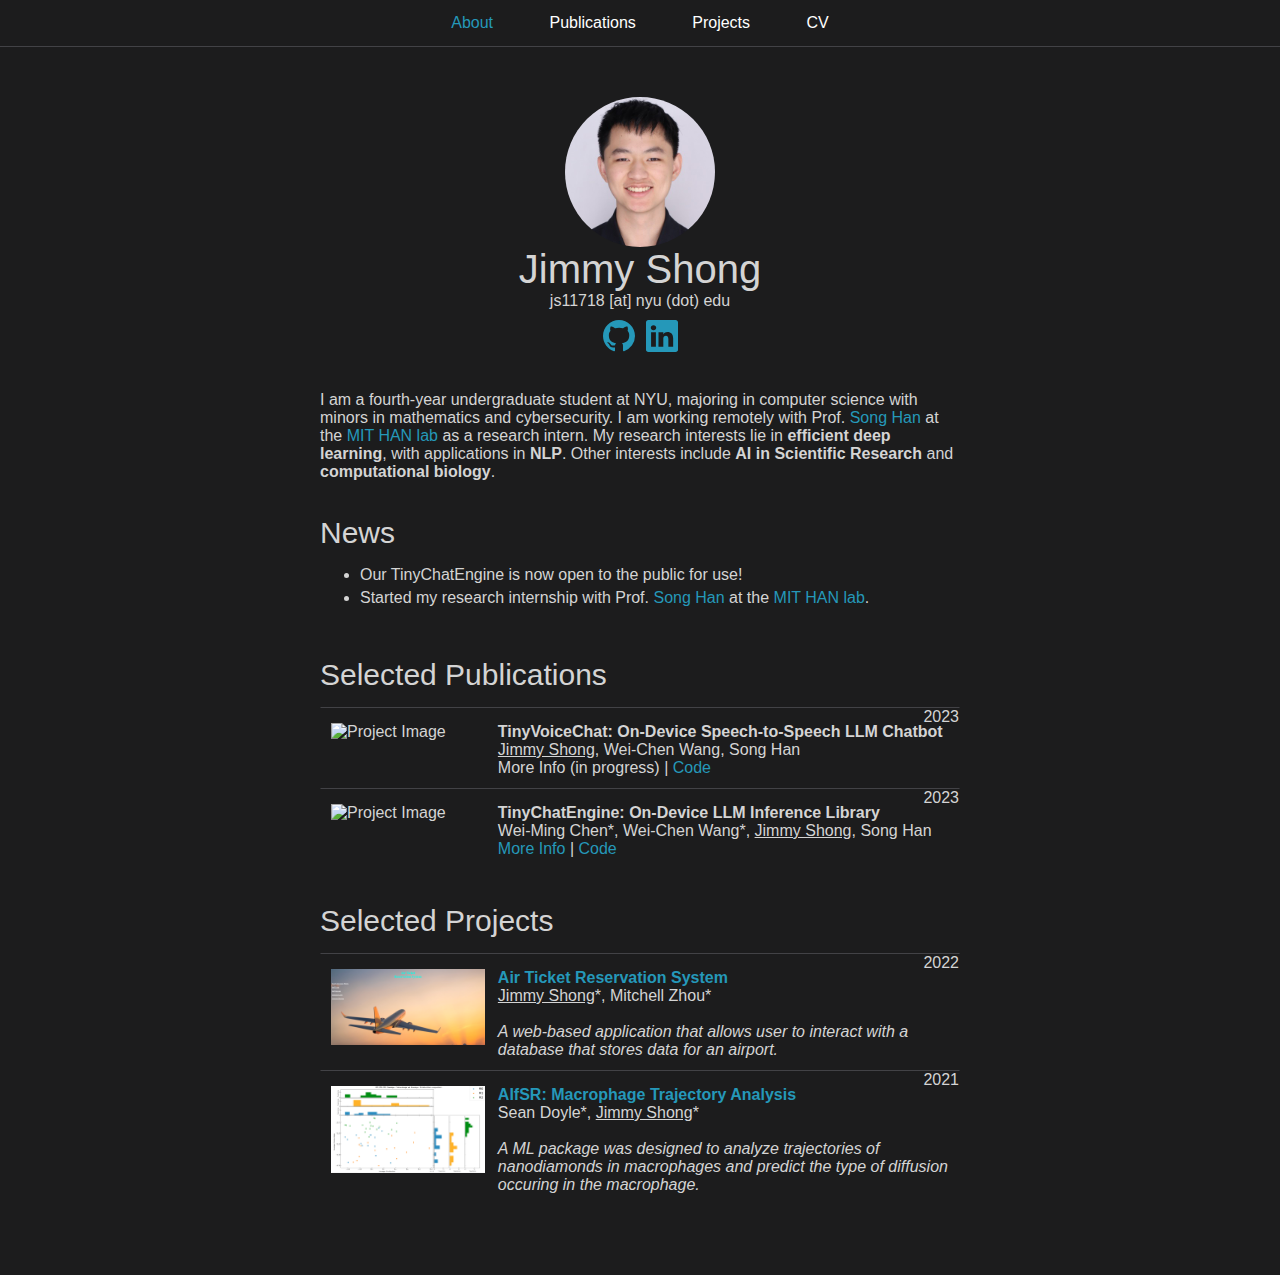
==== index.html @ 4f3c36f4 "Update index.html" ====
<!DOCTYPE html>
<html>
<head>
  <meta charset="utf-8">
  <meta name="viewport" content="width=device-width, initial-scale=1">
  <link rel="stylesheet" type="text/css" href="style.css">
  <title>Jimmy Shong</title>
</head>
<body>
  <div class="navbar">
    <a href="index.html" class="active">About</a>
    <a href="publications.html">Publications</a>
    <a href="projects.html">Projects</a>
    <a href="cv.html">CV</a>
  </div>
  <div class="profile">
    <img src="images/profile.png">
    <div class="name">
      <p>Jimmy Shong</p>

      <div class="contact-info">
        js11718 [at] nyu (dot) edu
      </div>
      <div class="contact-icons">
        <a href="https://github.com/Jiminator" target="_blank">
          <!-- svgs were from bootstrap -->
          <svg xmlns="http://www.w3.org/2000/svg" width="32" height="32" fill="#2598b9" class="bi bi-github" viewBox="0 0 16 16">
            <path d="M8 0C3.58 0 0 3.58 0 8c0 3.54 2.29 6.53 5.47 7.59.4.07.55-.17.55-.38 0-.19-.01-.82-.01-1.49-2.01.37-2.53-.49-2.69-.94-.09-.23-.48-.94-.82-1.13-.28-.15-.68-.52-.01-.53.63-.01 1.08.58 1.23.82.72 1.21 1.87.87 2.33.66.07-.52.28-.87.51-1.07-1.78-.2-3.64-.89-3.64-3.95 0-.87.31-1.59.82-2.15-.08-.2-.36-1.02.08-2.12 0 0 .67-.21 2.2.82.64-.18 1.32-.27 2-.27.68 0 1.36.09 2 .27 1.53-1.04 2.2-.82 2.2-.82.44 1.1.16 1.92.08 2.12.51.56.82 1.27.82 2.15 0 3.07-1.87 3.75-3.65 3.95.29.25.54.73.54 1.48 0 1.07-.01 1.93-.01 2.2 0 .21.15.46.55.38A8.012 8.012 0 0 0 16 8c0-4.42-3.58-8-8-8z"/>
          </svg>
        </a> 

        <a href="https://www.linkedin.com/in/jimmy-shong/" target="_blank"> 
          <svg xmlns="http://www.w3.org/2000/svg" width="32" height="32" fill="#2598b9" class="bi bi-linkedin" viewBox="0 0 16 16">
            <path d="M0 1.146C0 .513.526 0 1.175 0h13.65C15.474 0 16 .513 16 1.146v13.708c0 .633-.526 1.146-1.175 1.146H1.175C.526 16 0 15.487 0 14.854V1.146zm4.943 12.248V6.169H2.542v7.225h2.401zm-1.2-8.212c.837 0 1.358-.554 1.358-1.248-.015-.709-.52-1.248-1.342-1.248-.822 0-1.359.54-1.359 1.248 0 .694.521 1.248 1.327 1.248h.016zm4.908 8.212V9.359c0-.216.016-.432.08-.586.173-.431.568-.878 1.232-.878.869 0 1.216.662 1.216 1.634v3.865h2.401V9.25c0-2.22-1.184-3.252-2.764-3.252-1.274 0-1.845.7-2.165 1.193v.025h-.016a5.54 5.54 0 0 1 .016-.025V6.169h-2.4c.03.678 0 7.225 0 7.225h2.4z"/>
          </svg>
        </a> 
      </div>
    </div>
    <p class="bio">
      I am a fourth-year undergraduate student at NYU, majoring in computer science with minors in mathematics and cybersecurity. I am working remotely with Prof. <a href="https://songhan.mit.edu/" target="_blank"> Song Han </a> at the <a href="https://hanlab.mit.edu/" target="_blank"> MIT HAN lab</a> as a research intern.
      My research interests lie in <strong> efficient deep learning</strong>, with applications in <strong> NLP</strong>. Other interests include <strong> AI in Scientific Research </strong> and <strong> computational biology</strong>.
    </p>
  </div>
  <div class="news">
    <div class="news-header">
      News
    </div>
    <ul>              
      <li>
        Our TinyChatEngine is now open to the public for use!
      </li>       
      <li>
        Started my research internship with Prof. <a href="https://songhan.mit.edu/" target="_blank"> Song Han </a> at the <a href="https://hanlab.mit.edu/" target="_blank"> MIT HAN lab</a>.
      </li>   
    </ul>

  </div>


  <div class="projects">
    <div class="project-header">
      Selected Publications
    </div>
    <div class="project">
      <div class="project-image">
        <img src="images/chat.gif" alt="Project Image">
      </div>
      <div class="project-details">
        <div class="project-title">
          TinyVoiceChat: On-Device Speech-to-Speech LLM Chatbot
        </div>
        <div class="year">
          2023
        </div>
        <div class="authors">
          <u>Jimmy Shong</u>, Wei-Chen Wang, Song Han
        </div>
        More Info (in progress) | 
        <a href="https://github.com/mit-han-lab/TinyChatEngine/blob/main/llm/application" target="_blank">Code</a>
      </div>
    </div>
    <div class="project">
      <div class="project-image">
        <img src="images/TinyChatEngine.png" alt="Project Image">
      </div>
      <div class="project-details">
        <div class="project-title">
          TinyChatEngine: On-Device LLM Inference Library
        </div>
        <div class="year">
          2023
        </div>
        <div class="authors">
            Wei-Ming Chen*, Wei-Chen Wang*, <u>Jimmy Shong</u>, Song Han
        </div>
        <a href="https://hanlab.mit.edu/blog/tinychat" target="_blank">More Info</a> |
        <a href="https://github.com/mit-han-lab/TinyChatEngine" target="_blank">Code</a>
      </div>
    </div>
  </div>

  <div class="projects">
    <div class="project-header">
      Selected Projects
    </div>
    <div class="project">
      <div class="project-image">
        <img src="images/airticket.png" alt="Project Image">
      </div>
      <div class="project-details">
        <div class="project-title">
          <a href="https://github.com/Jiminator/Air-Ticket-Reservation-System" target="_blank">Air Ticket Reservation System</a>
        </div>
        <div class="year">
          2022
        </div>
        <div class="authors">
            <u>Jimmy Shong</u>*, Mitchell Zhou*
        </div>
        <br>
        <p> 
          A web-based application that allows user to interact with a database that stores data for an airport.
        </p>
      </div>
    </div>
    <div class="project">
      <div class="project-image">
        <img src="images/AIfSR.png" alt="Project Image">
      </div>
      <div class="project-details">
        <div class="project-title">
          <a href="https://github.com/Jiminator/2022-spring-unsupervised-learning" target="_blank">AIfSR: Macrophage Trajectory Analysis</a>
        </div>
        <div class="year">
          2021
        </div>
        <div class="authors">
            Sean Doyle*, <u>Jimmy Shong</u>*
        </div>
        <br>
        <p> 
          A ML package was designed to analyze trajectories of nanodiamonds in macrophages and predict the type of diffusion occuring in the macrophage.
        </p>
      </div>
    </div>
  </div>
  <p style="display: none"> 
    Website Owner Email Address: spd7416@nyu.edu
  <p>

</body>
</html>
---- style.css ----
* {
    margin: 0;
    padding: 0;
    color: #D4D4D4;
}

html {
    background-color: #1C1C1D;

}

.card, .card > * {
    background-color: #212529;
}

.card {
    background-color: #212529;
}


a {
    text-decoration: none;
    cursor: pointer;
    color: #2598b9;
    background-color: transparent;
}

html, body {
    width: 100%;
}

body {
    padding-bottom: 70px;
}

html {
    font-family: 'Roboto', sans-serif;
}
  
body > *:not(.navbar){
    max-width: 50%;
    margin-left: auto;
    margin-right: auto;
}

.profile {
    margin: 20px;
    margin-bottom: 35px;
    text-align: center;
}
  
.profile img {
    display: block;
    width: 150px;
    margin: 0 auto;
    border-radius: 100%;
}
  
.name {
    display:flex;
    flex-direction: column;
    align-items: center;
    text-align: center;
}
  
.name p {
    font-size: 40px;
    margin: 0;
}
  
.contact-info {
    text-align: center;
}

.contact-icons {
    margin-top: 10px;
    display: flex;
    flex-direction: row;
    justify-content: space-between;  
    width: 75px;
    text-align: center;
}
  
.bio {
    margin-top: 35px;
    text-align: left;
}
  
.projects {
    display: flex;
    flex-direction: column;
}

.project-header {
    margin-top: 35px;
    font-size: 30px;
    margin-bottom: 15px;
}

.project {
    font-size: 16px;
    position: relative;
    border: 1px solid transparent; 
    border-top: 1px solid #424246;
    padding: 10px;
    display: flex;
    flex-direction: row;
    align-items: center;
}

.project-image {
    margin-top: 5px;
    align-self: flex-start;
    justify-content: center;
    width: 25%; 
    margin-right: 2%; 
}

.project a{
    align-self: flex-end;
}

.project-image img {
    max-width: 100%;
    height: auto;
    display: block;
}

.project-details {
    margin-top: 5px;
    align-self: flex-start;
    flex: 1;

}

.project-title {
    font-weight: bold;
}

.year {
    font-size: 16px;
    position: absolute;
    top: 0;
    right: 0;
}

.project > .authors {
    font-style: italic;
}


.navbar {
    overflow: hidden;
    text-align: center;
    margin-bottom: 50px;
    border-bottom: 1px solid #424246;
}

.navbar a {
    display: inline-block;
    color: white;
    text-align: center;
    padding: 14px 16px;
    text-decoration: none;
    margin: 0 10px;
    background-color: transparent; 
}

a:hover {
    text-decoration: underline;
}

.navbar a:hover {
    color: #2598b9;
    text-decoration: none;
}


.navbar a.active {
    color: #2598b9;
}


.news {
    display: block;
}

.news-header {
    margin-top: 35px;
    font-size: 30px;
    margin-bottom: 15px;
}
ul {
    display: block;
    list-style-type: disc;
    margin-block-start: 16px;
    margin-block-end: 16px;
    margin-inline-start: 0px;
    margin-inline-end: 0px;
    padding-inline-start: 40px;
}

li:not(:last-child) {
    margin-bottom: 5px;
}

li {
    display: list-item;
}

.page-title {
    font-weight: 300;
    font-size: 40px;
    display: block;
}

.post-description{
    display: block;
    font-size: 14px;
    margin-block-end: 32px;
    line-height: 1.5;
}

.cv .card{
    background-color: #212529;
    position: relative;
    display: flex;
    flex-direction: column;
    border: 1px solid #424246;
    padding: 16px;
    margin-top: 16px;
    
}

.card-title {
    margin-bottom: 12px;
    font-weight: 300;
    font-size: 28px;
    line-height: 1.2;
    margin-inline-start: 0px;
    margin-inline-end: 0px;
    display: block;
}


.pr {
    padding-right: 8px;

}

.pr, b{
    background-color: #212529;
}

.pl{
    background-color: #212529;
    padding-left: 8px;
}

td {
    display: table-cell;
    padding: 4px;
    vertical-align: top;
}

.card-text:last-child {
    margin-bottom: 0;
}

.card-content {
    display: flex;
    flex-direction: column;
    padding-left: 0;
    border-radius: 4px;
    background-color: #212529;
}

.card-content>.card-content-item:last-child {
    border-bottom-width: 0;

}

.card-content>.card-content-item {
    border-width: 0 0 1px;
}

.card-content-item {
    position: relative;
    display: block;
    padding: 12px 20px;
    border: 1px solid rgba(0,0,0,.125);
    background-color: #212529;
}

.row {
    display: flex;
    margin-right: -15px;
    margin-left: -15px;
}

.role, .badge-column { 
    position: relative;
    width: 100%;
    padding-right: 15px;
    padding-left: 15px;
    background-color: #212529;
}

h6{
    margin-top: 0;
    margin-bottom: 8px;
    line-height: 1.2;
    display: block;
    font-size: 16px;
    font-weight: 100;
}

.right-column-alignment{
    margin-left: 24px;
}

ul ul {
    background-color: #212529;
    list-style-type: circle;
    margin-block-start: 0px;
    margin-block-end: 0px;
    margin-bottom: 0;
}


.font-weight-bold {
    font-weight: 700;
}

.badge {
    display: inline-block;
    padding: 4px 6.5px;
    font-size: 60%;
    line-height: 1;
    text-align: center;
    white-space: nowrap;
    min-width: 75px;
}

.cv .card .card-content-item .badge {
    color: #212529;
    background-color: #2698ba;
}

.badge-column {
    width: 75px;
}

span {
    font-weight: 700;
}

.job-description {
    font-style: italic;
}

table {
    display: table;
    text-indent: initial;
    border-spacing: 2px;
    border-color: gray;
    border-collapse: collapse;
    margin-bottom: 16px;
    vertical-align: top;
}

tr {
    display: table-row;
    vertical-align: inherit;
    border-color: inherit;
}


td.card-content-category {
    color: #2698ba;
    margin-bottom: 8px;
}


table td {
    font-size: 14px;
    font-weight: 300;
}

td.card-content-name {
    font-size: 13px;
}

tbody {
    display: table-row-group;
    vertical-align: middle;
    border-color: inherit;
}

.card-content-table {
    background-color: transparent;
}

.right-column {
    flex: 0 0 50%; 
    max-width: 50%;
}

.card-contents {
    display: flex;
    flex-wrap: wrap;
    justify-content: flex-start;
    flex-direction: row;
    align-content: center;
}

b {
    font-weight: bolder;
}

.items li p{
    background-color: #212529;
}

.card-content-table tbody tr td {
    background-color: #212529;
}

.project p {
    text-wrap: wrap;
    font-style: italic;
    max-width: 100%;
}

@media only screen and (max-width: 640px) {
    body > *:not(.navbar){
        max-width: 75%;
        margin-left: auto;
        margin-right: auto;
    }
    .name p {
    font-size: 30px;
    }

    .contact-icons {
    margin-top: 5px;
    width: 50px;
    }

    .project-header {
    font-size: 24px;
    }

    .project {
    font-size: 14px;
    flex-direction: column;
    align-items: flex-start;
    padding: 5px;
    }

    .project-image {
    width: 100%;
    margin-right: 0;
    margin-bottom: 10px;
    }

    .project-details {
    margin-top: 10px;
    }

    .year {
    position: static;
    margin-top: 5px;
    }

    .navbar {
    margin-bottom: 20px;
    }

    .navbar a {
    padding: 10px;
    margin: 0 5px;
    }

    .news-header {
    font-size: 24px;
    }

    .post-description {
    font-size: 12px;
    margin-block-end: 16px;
    }

    .card-title {
    font-size: 24px;
    }

    .card-content-item {
    padding: 8px 16px;
    }

    .right-column {
    flex: 1;
    max-width: 100%;
    }

    .items li p{
    font-size: 12px;
    }

    .job-description {
        font-size: 12px;
    }

    .badge {
        font-size: 50%;
        min-width: 50px;
        padding: 2px 4px;
    }

    .card-content-table tbody tr td {
    font-size: 12px;
    }

    .project p {
        max-width: 45%;
        font-size: 12px;
    }
    .contact-icons {
        margin-top: 10px;
        display: flex;
        flex-direction: row;
        justify-content: space-between;  
        width: 75px;
        text-align: center;
    }
    .right-column-alignment{
        margin-top: 10px;
        font-size: 14px;
        margin-left: 15px;
    }
    .table {
        margin-bottom: 16px;
        vertical-align: top;
        max-width: 5px;
    }

    .pl{
        background-color: #212529;
        padding-left: 8px;
        word-wrap: break-word;
    }

    .row {
        display: flex;
        flex-direction: column;
        margin-right: -15px;
        margin-left: -15px;
        table-layout: fixed;
        width: 100%;
    }
    /* .job-description {
        display: none;
    } */
    .project p {
        text-wrap: wrap;
        font-style: italic;
        max-width: 100%;
    }
    .role{
        padding-left: 0px;
        padding-right: 0px;
    }    
    
    
}
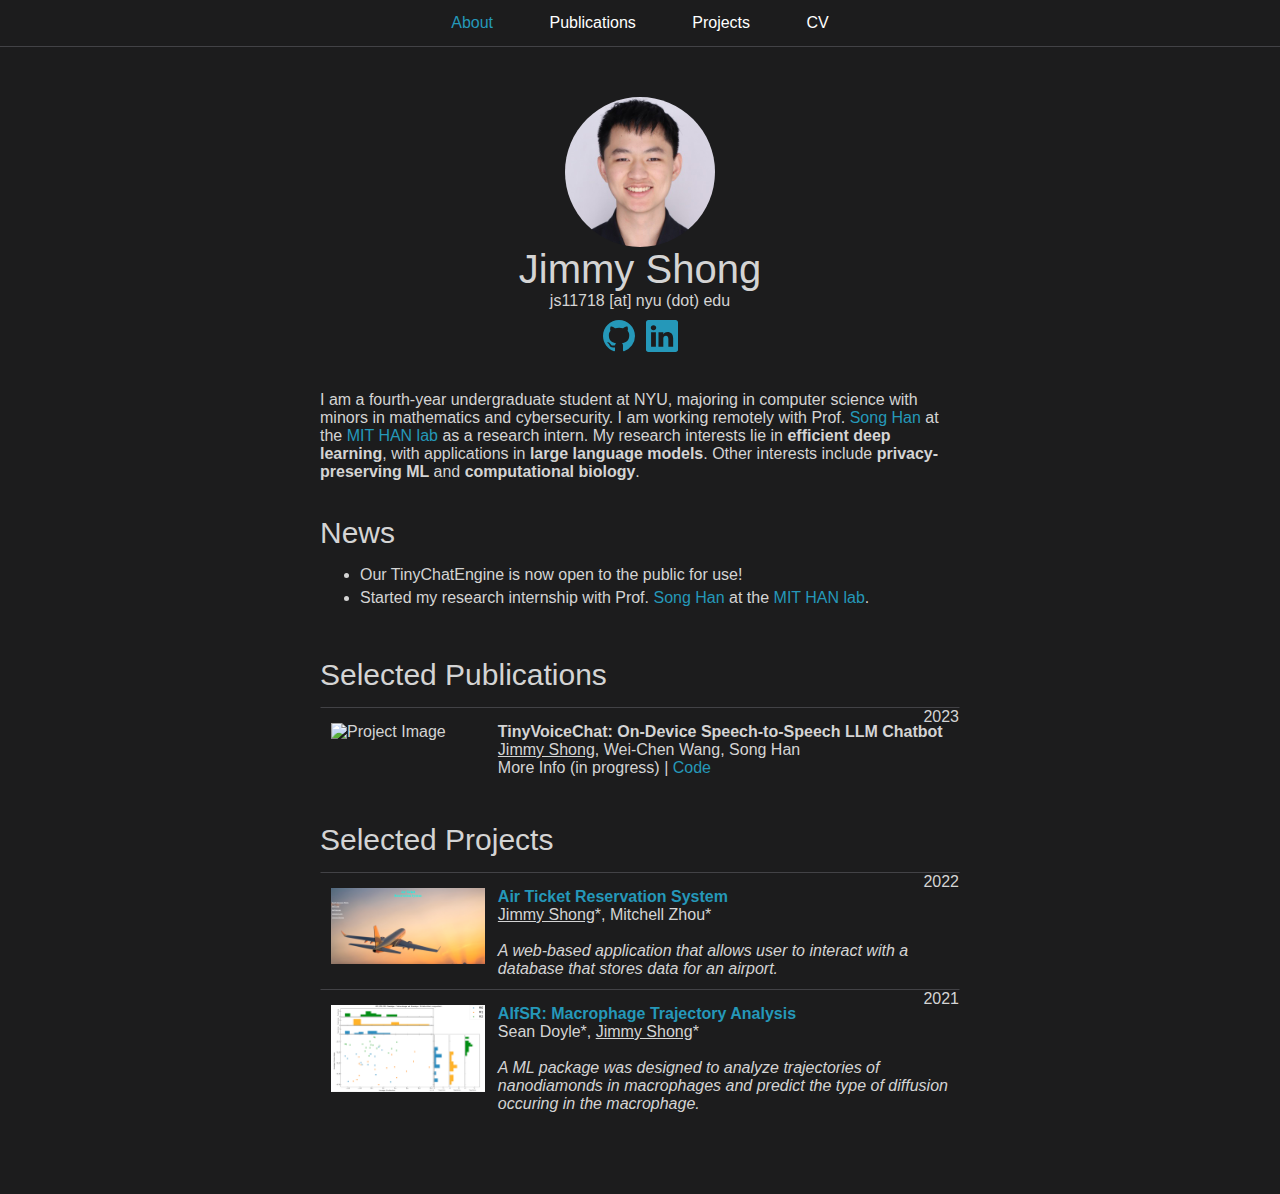
==== commit 021b5b17: "Update index.html" ====
--- a/index.html
+++ b/index.html
@@ -38,7 +38,7 @@
     </div>
     <p class="bio">
       I am a fourth-year undergraduate student at NYU, majoring in computer science with minors in mathematics and cybersecurity. I am working remotely with Prof. <a href="https://songhan.mit.edu/" target="_blank"> Song Han </a> at the <a href="https://hanlab.mit.edu/" target="_blank"> MIT HAN lab</a> as a research intern.
-      My research interests lie in <strong> efficient deep learning</strong>, with applications in <strong> NLP</strong>. Other interests include <strong> AI in Scientific Research </strong> and <strong> computational biology</strong>.
+      My research interests lie in <strong> efficient deep learning</strong>, with applications in <strong> large language models</strong>. Other interests include <strong> privacy-preserving ML </strong> and <strong> computational biology</strong>.
     </p>
   </div>
   <div class="news">
@@ -79,24 +79,7 @@
         <a href="https://github.com/mit-han-lab/TinyChatEngine/blob/main/llm/application" target="_blank">Code</a>
       </div>
     </div>
-    <div class="project">
-      <div class="project-image">
-        <img src="images/TinyChatEngine.png" alt="Project Image">
-      </div>
-      <div class="project-details">
-        <div class="project-title">
-          TinyChatEngine: On-Device LLM Inference Library
-        </div>
-        <div class="year">
-          2023
-        </div>
-        <div class="authors">
-            Wei-Ming Chen*, Wei-Chen Wang*, <u>Jimmy Shong</u>, Song Han
-        </div>
-        <a href="https://hanlab.mit.edu/blog/tinychat" target="_blank">More Info</a> |
-        <a href="https://github.com/mit-han-lab/TinyChatEngine" target="_blank">Code</a>
-      </div>
-    </div>
+
   </div>
 
   <div class="projects">
@@ -145,7 +128,7 @@
     </div>
   </div>
   <p style="display: none"> 
-    Website Owner Email Address: spd7416@nyu.edu
+    Website Owner Email Address: tandrew@gmail.com
   <p>
 
 </body>
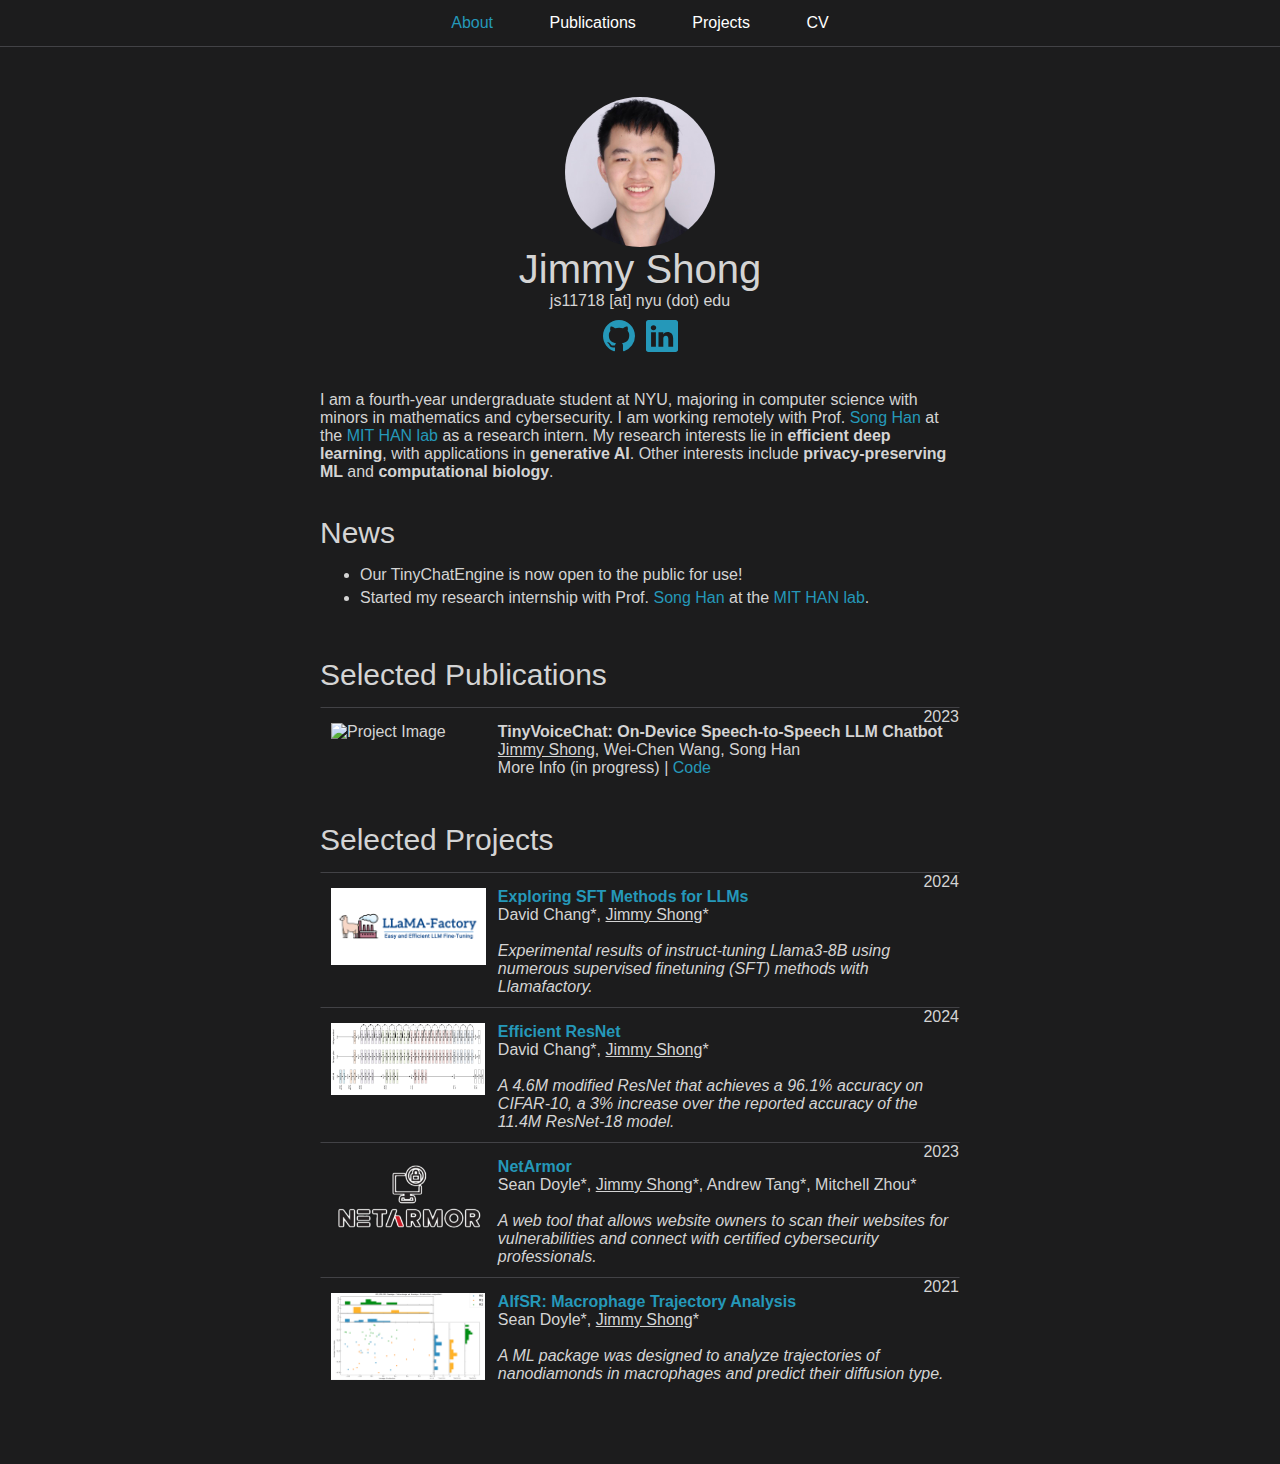
==== commit bf182fa8: "Updated website" ====
--- a/index.html
+++ b/index.html
@@ -38,7 +38,7 @@
     </div>
     <p class="bio">
       I am a fourth-year undergraduate student at NYU, majoring in computer science with minors in mathematics and cybersecurity. I am working remotely with Prof. <a href="https://songhan.mit.edu/" target="_blank"> Song Han </a> at the <a href="https://hanlab.mit.edu/" target="_blank"> MIT HAN lab</a> as a research intern.
-      My research interests lie in <strong> efficient deep learning</strong>, with applications in <strong> large language models</strong>. Other interests include <strong> privacy-preserving ML </strong> and <strong> computational biology</strong>.
+      My research interests lie in <strong> efficient deep learning</strong>, with applications in <strong> generative AI</strong>. Other interests include <strong> privacy-preserving ML </strong> and <strong> computational biology</strong>.
     </p>
   </div>
   <div class="news">
@@ -88,21 +88,61 @@
     </div>
     <div class="project">
       <div class="project-image">
-        <img src="images/airticket.png" alt="Project Image">
+        <img src="images/SFT.png" alt="Project Image">
       </div>
       <div class="project-details">
         <div class="project-title">
-          <a href="https://github.com/Jiminator/Air-Ticket-Reservation-System" target="_blank">Air Ticket Reservation System</a>
+          <a href="https://github.com/Jiminator/LLaMA-Factory" target="_blank">Exploring SFT Methods for LLMs</a>
         </div>
         <div class="year">
-          2022
+          2024
         </div>
         <div class="authors">
-            <u>Jimmy Shong</u>*, Mitchell Zhou*
+          David Chang*, <u>Jimmy Shong</u>*
         </div>
         <br>
         <p> 
-          A web-based application that allows user to interact with a database that stores data for an airport.
+          Experimental results of instruct-tuning Llama3-8B using numerous supervised finetuning (SFT) methods with Llamafactory.
+        </p>
+      </div>
+    </div>
+    <div class="project">
+      <div class="project-image">
+        <img src="images/ResNet.png" alt="Project Image">
+      </div>
+      <div class="project-details">
+        <div class="project-title">
+          <a href="https://github.com/Jiminator/deep-miniproject" target="_blank">Efficient ResNet</a>
+        </div>
+        <div class="year">
+          2024
+        </div>
+        <div class="authors">
+            David Chang*, <u>Jimmy Shong</u>*
+        </div>
+        <br>
+        <p> 
+          A 4.6M modified ResNet that achieves a 96.1% accuracy on CIFAR-10, a 3% increase over the reported accuracy of the 11.4M ResNet-18 model.
+        </p>
+      </div>
+    </div>
+    <div class="project">
+      <div class="project-image">
+        <img src="images/NetArmor.png" alt="Project Image">
+      </div>
+      <div class="project-details">
+        <div class="project-title">
+          <a href="https://github.com/SPD3/NetArmorCompose" target="_blank">NetArmor</a>
+        </div>
+        <div class="year">
+          2023
+        </div>
+        <div class="authors">
+            Sean Doyle*, <u>Jimmy Shong</u>*, Andrew Tang*, Mitchell Zhou*
+        </div>
+        <br>
+        <p> 
+          A web tool that allows website owners to scan their websites for vulnerabilities and connect with certified cybersecurity professionals.
         </p>
       </div>
     </div>
@@ -122,7 +162,7 @@
         </div>
         <br>
         <p> 
-          A ML package was designed to analyze trajectories of nanodiamonds in macrophages and predict the type of diffusion occuring in the macrophage.
+          A ML package was designed to analyze trajectories of nanodiamonds in macrophages and predict their diffusion type.
         </p>
       </div>
     </div>
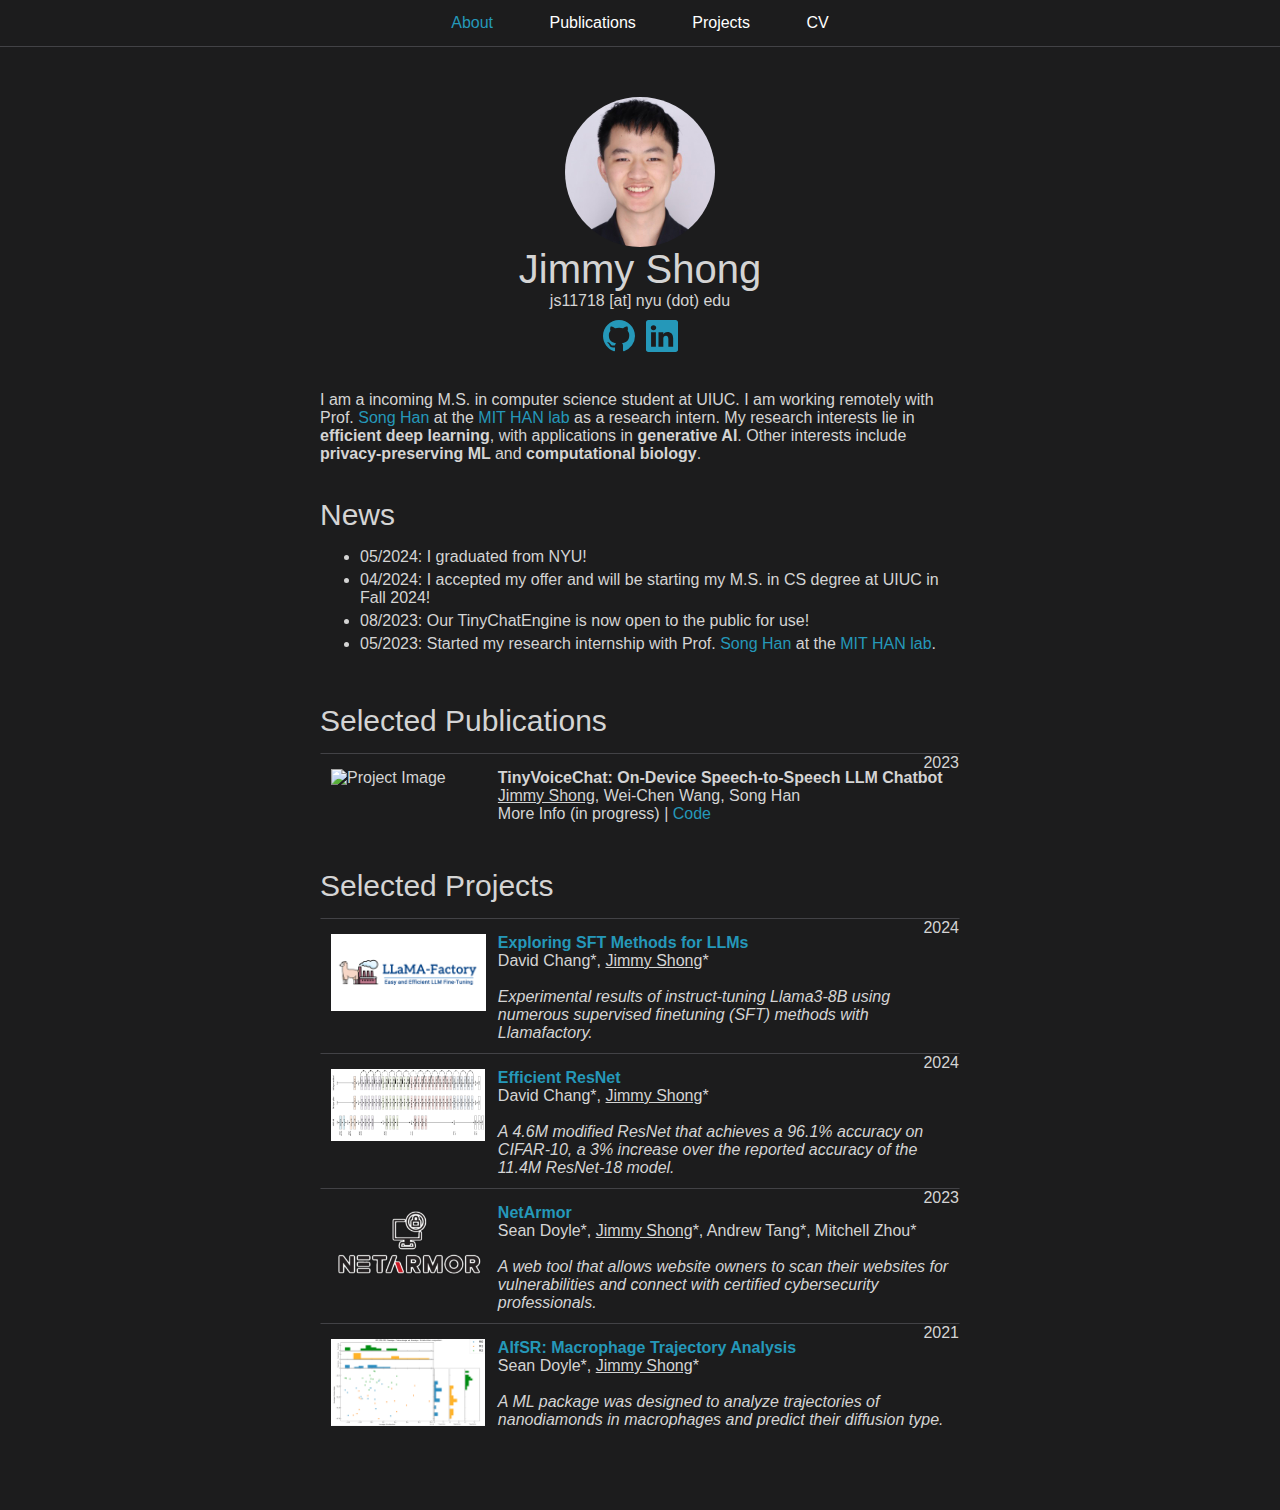
==== commit 98a3e734: "Update index.html" ====
--- a/index.html
+++ b/index.html
@@ -37,7 +37,7 @@
       </div>
     </div>
     <p class="bio">
-      I am a fourth-year undergraduate student at NYU, majoring in computer science with minors in mathematics and cybersecurity. I am working remotely with Prof. <a href="https://songhan.mit.edu/" target="_blank"> Song Han </a> at the <a href="https://hanlab.mit.edu/" target="_blank"> MIT HAN lab</a> as a research intern.
+      I am a incoming M.S. in computer science student at UIUC. I am working remotely with Prof. <a href="https://songhan.mit.edu/" target="_blank"> Song Han </a> at the <a href="https://hanlab.mit.edu/" target="_blank"> MIT HAN lab</a> as a research intern.
       My research interests lie in <strong> efficient deep learning</strong>, with applications in <strong> generative AI</strong>. Other interests include <strong> privacy-preserving ML </strong> and <strong> computational biology</strong>.
     </p>
   </div>
@@ -45,12 +45,18 @@
     <div class="news-header">
       News
     </div>
-    <ul>              
+    <ul>   
       <li>
-        Our TinyChatEngine is now open to the public for use!
+        05/2024: I graduated from NYU!
+      </li>  
+      <li>    
+        04/2024: I accepted my offer and will be starting my M.S. in CS degree at UIUC in Fall 2024!   
+      </li>    
+      <li>
+        08/2023: Our TinyChatEngine is now open to the public for use!
       </li>       
       <li>
-        Started my research internship with Prof. <a href="https://songhan.mit.edu/" target="_blank"> Song Han </a> at the <a href="https://hanlab.mit.edu/" target="_blank"> MIT HAN lab</a>.
+        05/2023: Started my research internship with Prof. <a href="https://songhan.mit.edu/" target="_blank"> Song Han </a> at the <a href="https://hanlab.mit.edu/" target="_blank"> MIT HAN lab</a>.
       </li>   
     </ul>
 
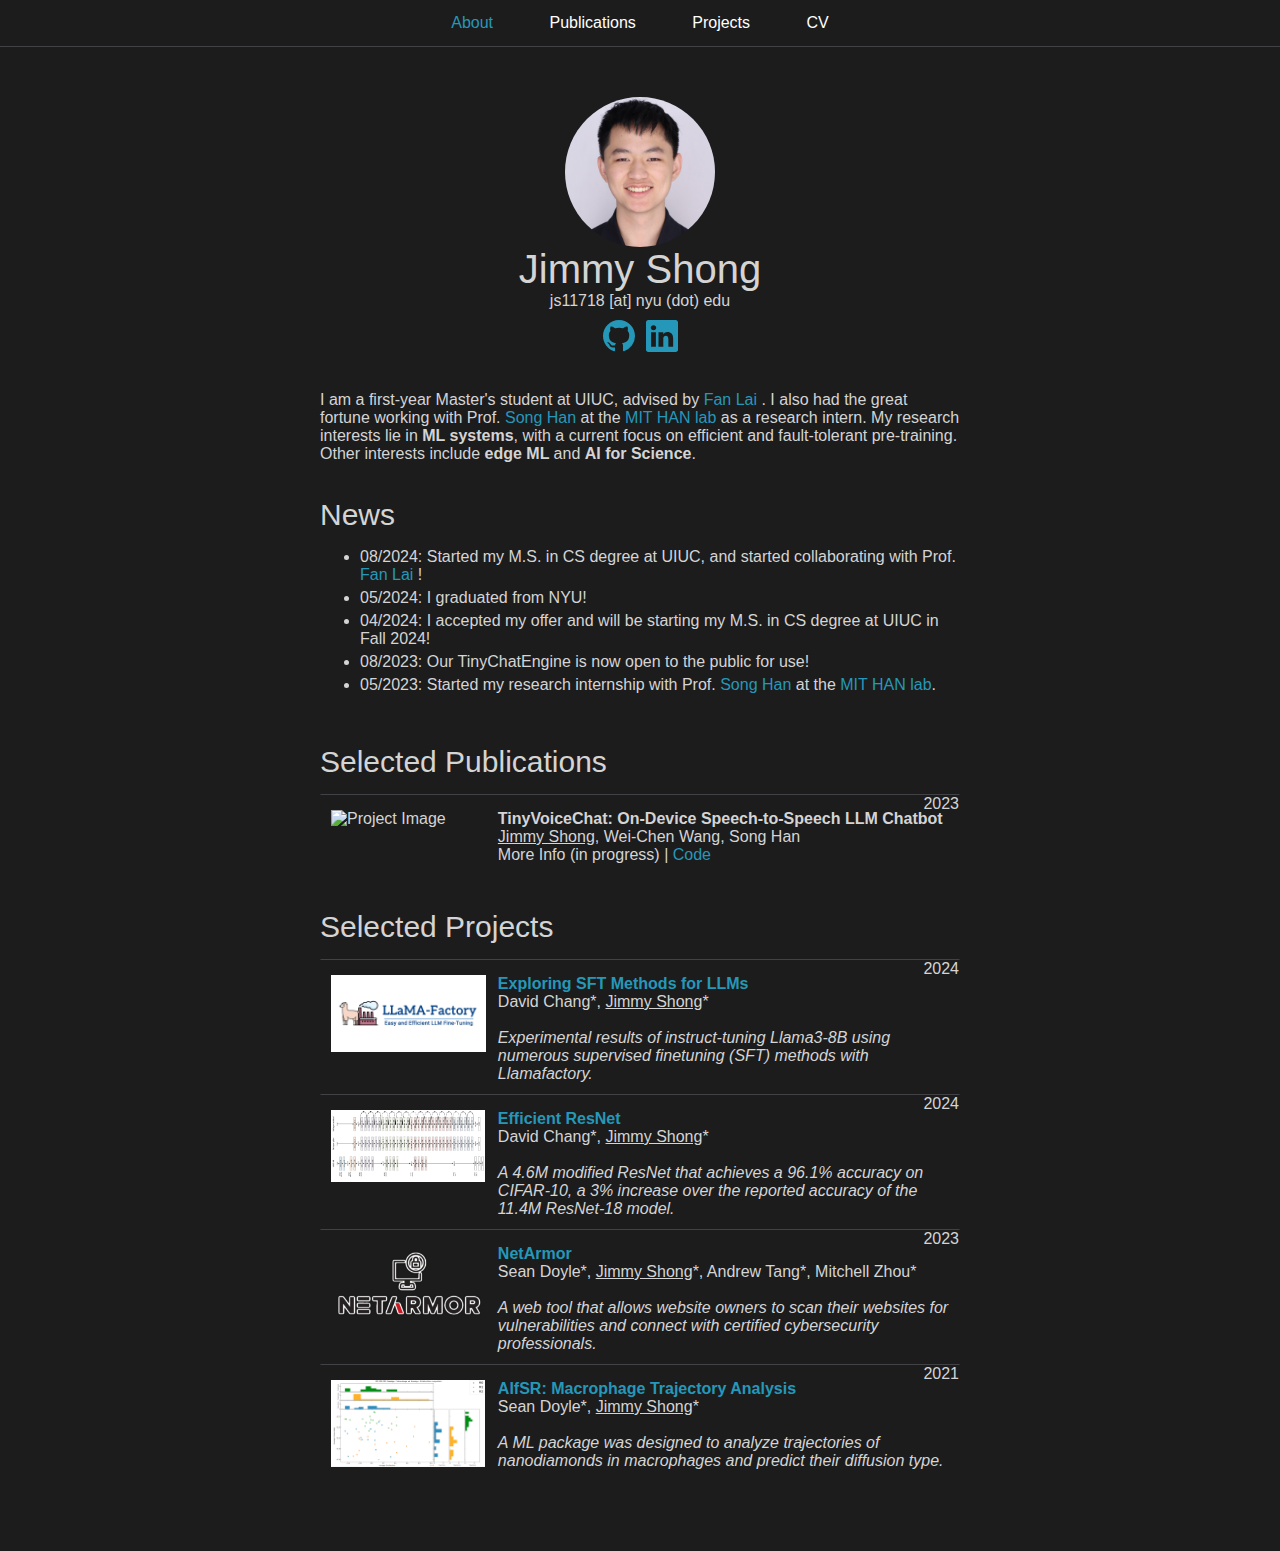
==== commit 2e1e1520: "Website update" ====
--- a/index.html
+++ b/index.html
@@ -37,8 +37,8 @@
       </div>
     </div>
     <p class="bio">
-      I am a incoming M.S. in computer science student at UIUC. I am working remotely with Prof. <a href="https://songhan.mit.edu/" target="_blank"> Song Han </a> at the <a href="https://hanlab.mit.edu/" target="_blank"> MIT HAN lab</a> as a research intern.
-      My research interests lie in <strong> efficient deep learning</strong>, with applications in <strong> generative AI</strong>. Other interests include <strong> privacy-preserving ML </strong> and <strong> computational biology</strong>.
+      I am a first-year Master's student at UIUC, advised by <a href="https://fanlai.me/" target="_blank"> Fan Lai </a> . I also had the great fortune working with Prof. <a href="https://songhan.mit.edu/" target="_blank"> Song Han </a> at the <a href="https://hanlab.mit.edu/" target="_blank"> MIT HAN lab</a> as a research intern.
+      My research interests lie in <strong>ML systems</strong>, with a current focus on efficient and fault-tolerant pre-training. Other interests include <strong> edge ML </strong> and <strong> AI for Science</strong>.
     </p>
   </div>
   <div class="news">
@@ -46,6 +46,9 @@
       News
     </div>
     <ul>   
+      <li>
+        08/2024: Started my M.S. in CS degree at UIUC, and started collaborating with Prof. <a href="https://fanlai.me/" target="_blank"> Fan Lai </a>!
+      </li> 
       <li>
         05/2024: I graduated from NYU!
       </li>  
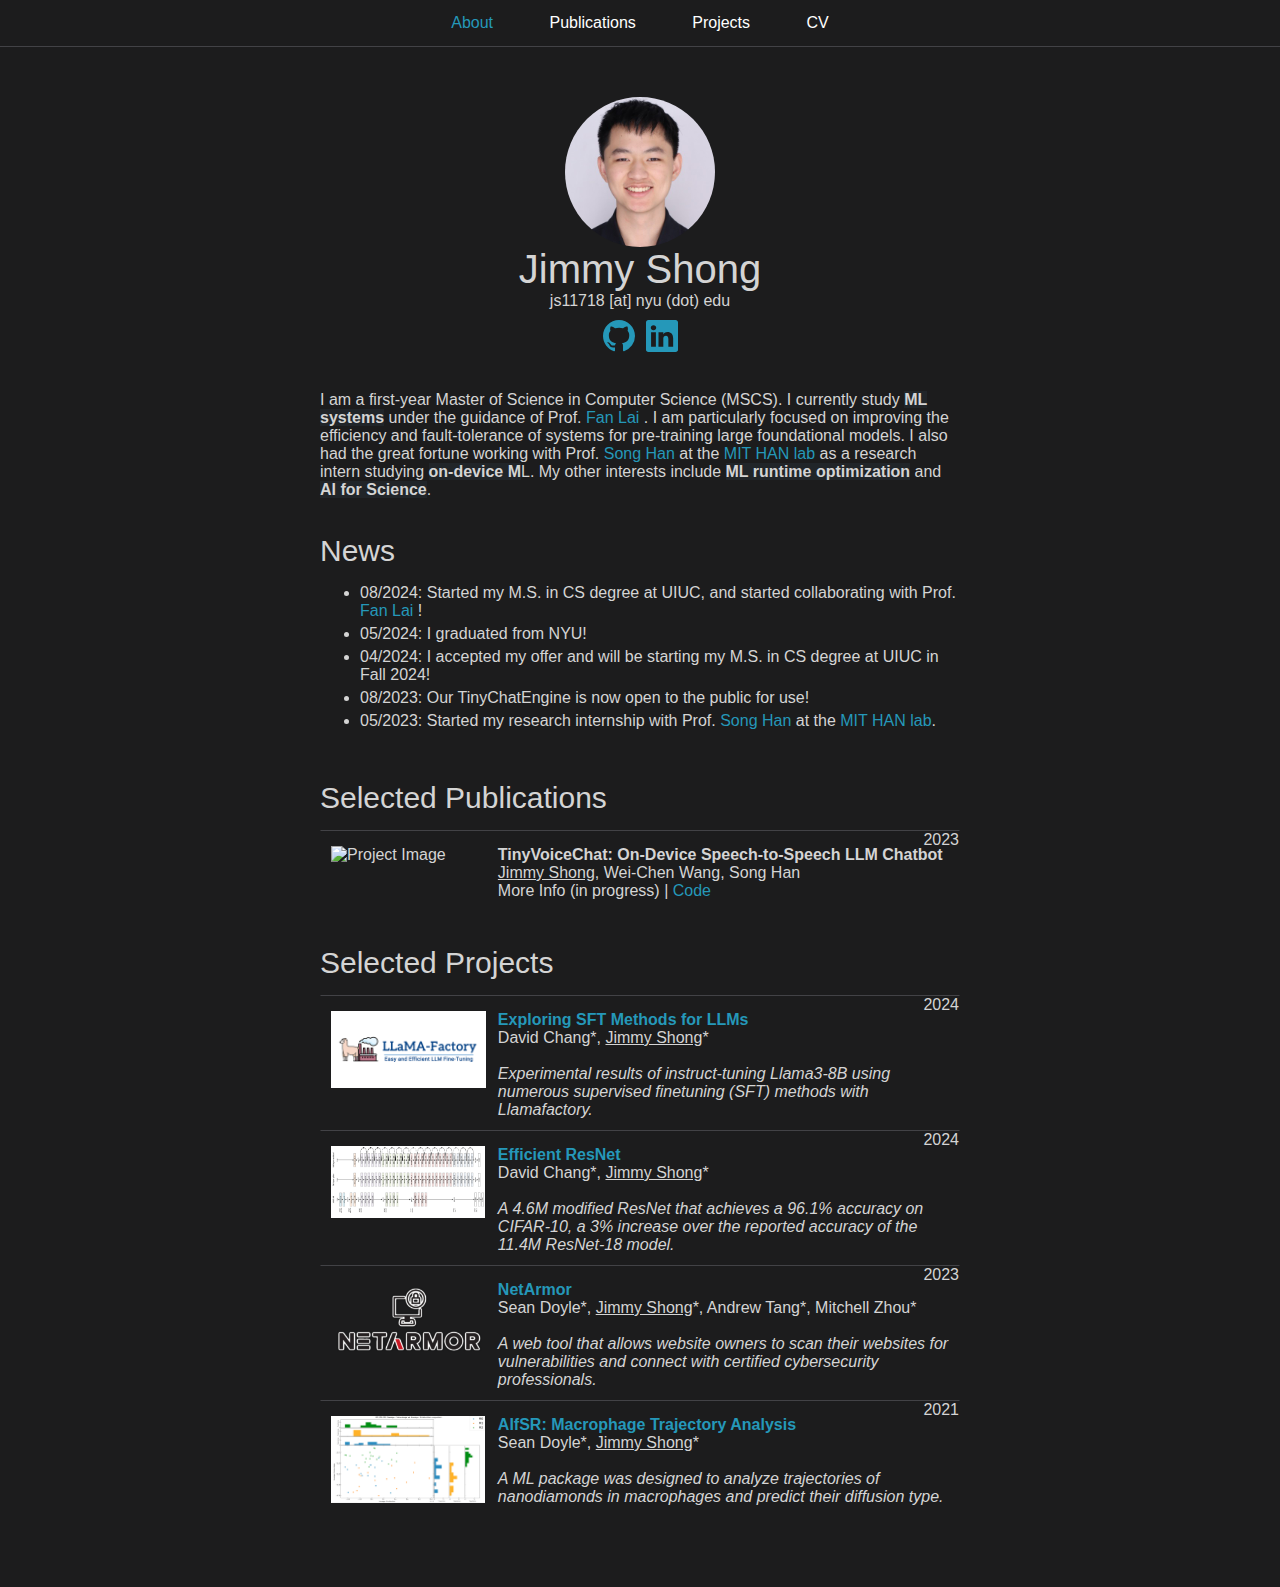
==== commit bc340470: "Updated website" ====
--- a/index.html
+++ b/index.html
@@ -37,8 +37,11 @@
       </div>
     </div>
     <p class="bio">
-      I am a first-year Master's student at UIUC, advised by <a href="https://fanlai.me/" target="_blank"> Fan Lai </a> . I also had the great fortune working with Prof. <a href="https://songhan.mit.edu/" target="_blank"> Song Han </a> at the <a href="https://hanlab.mit.edu/" target="_blank"> MIT HAN lab</a> as a research intern.
-      My research interests lie in <strong>ML systems</strong>, with a current focus on efficient and fault-tolerant pre-training. Other interests include <strong> edge ML </strong> and <strong> AI for Science</strong>.
+      I am a first-year Master of Science in Computer Science (MSCS). 
+      I currently study <b>ML systems</b> under the guidance of Prof. <a href="https://fanlai.me/" target="_blank"> Fan Lai</a> . 
+      I am particularly focused on improving the efficiency and fault-tolerance of systems for pre-training large foundational models. 
+      I also had the great fortune working with Prof. <a href="https://songhan.mit.edu/" target="_blank"> Song Han </a> at the <a href="https://hanlab.mit.edu/" target="_blank"> MIT HAN lab</a> as a research intern studying  <b>on-device M</b>L.
+      My other interests include <b>ML runtime optimization</b> and <b>AI for Science</b>.
     </p>
   </div>
   <div class="news">
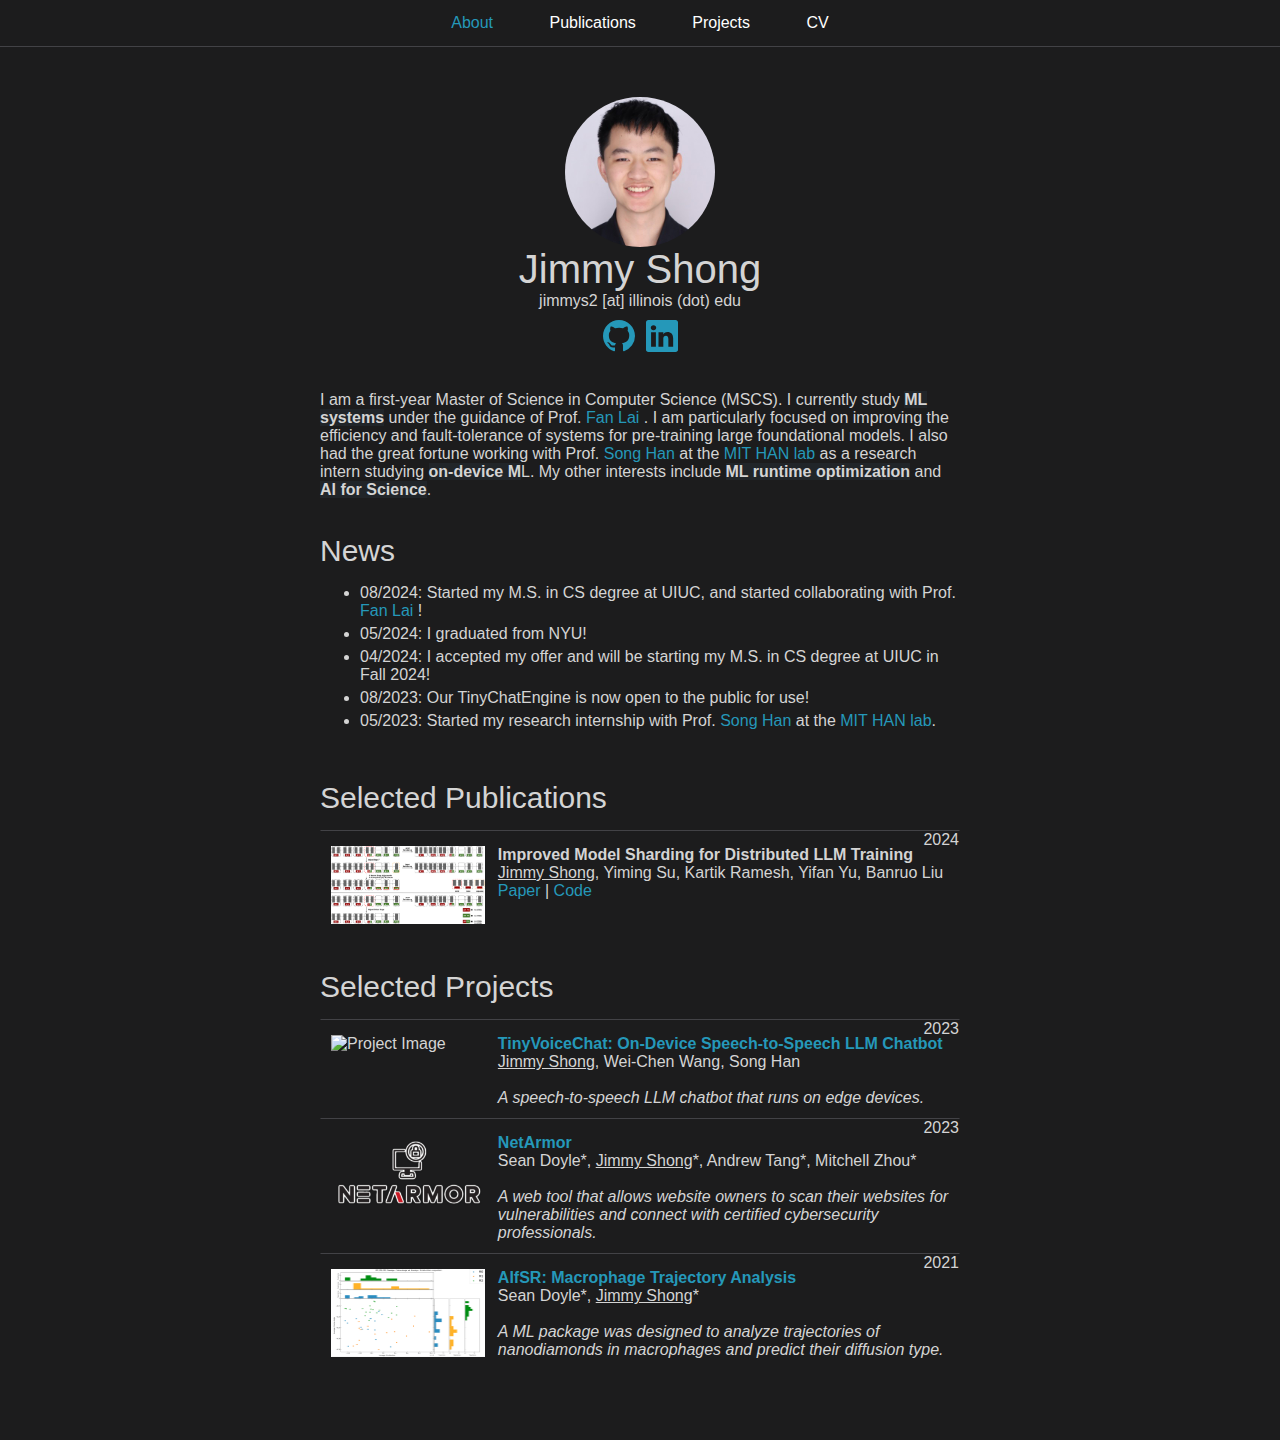
==== commit d00c666c: "Updated Site" ====
--- a/index.html
+++ b/index.html
@@ -19,7 +19,7 @@
       <p>Jimmy Shong</p>
 
       <div class="contact-info">
-        js11718 [at] nyu (dot) edu
+        jimmys2 [at] illinois (dot) edu
       </div>
       <div class="contact-icons">
         <a href="https://github.com/Jiminator" target="_blank">
@@ -75,23 +75,22 @@
     </div>
     <div class="project">
       <div class="project-image">
-        <img src="images/chat.gif" alt="Project Image">
+        <img src="images/Metis.png" alt="Project Image">
       </div>
       <div class="project-details">
         <div class="project-title">
-          TinyVoiceChat: On-Device Speech-to-Speech LLM Chatbot
+          Improved Model Sharding for Distributed LLM Training
         </div>
         <div class="year">
-          2023
+          2024
         </div>
         <div class="authors">
-          <u>Jimmy Shong</u>, Wei-Chen Wang, Song Han
+          <u>Jimmy Shong</u>, Yiming Su, Kartik Ramesh, Yifan Yu, Banruo Liu
         </div>
-        More Info (in progress) | 
-        <a href="https://github.com/mit-han-lab/TinyChatEngine/blob/main/llm/application" target="_blank">Code</a>
+        <a href="https://github.com/Jiminator/ImprovedMetis/blob/main/Paper.pdf" target="_blank">Paper</a> | 
+        <a href="https://github.com/Jiminator/ImprovedMetis/blob/main" target="_blank">Code</a>
       </div>
     </div>
-
   </div>
 
   <div class="projects">
@@ -100,41 +99,21 @@
     </div>
     <div class="project">
       <div class="project-image">
-        <img src="images/SFT.png" alt="Project Image">
+        <img src="images/chat.gif" alt="Project Image">
       </div>
       <div class="project-details">
         <div class="project-title">
-          <a href="https://github.com/Jiminator/LLaMA-Factory" target="_blank">Exploring SFT Methods for LLMs</a>
+          <a href="https://github.com/mit-han-lab/TinyChatEngine/blob/main/llm/application" target="_blank">TinyVoiceChat: On-Device Speech-to-Speech LLM Chatbot</a>
         </div>
         <div class="year">
-          2024
+          2023
         </div>
         <div class="authors">
-          David Chang*, <u>Jimmy Shong</u>*
+          <u>Jimmy Shong</u>, Wei-Chen Wang, Song Han
         </div>
         <br>
         <p> 
-          Experimental results of instruct-tuning Llama3-8B using numerous supervised finetuning (SFT) methods with Llamafactory.
-        </p>
-      </div>
-    </div>
-    <div class="project">
-      <div class="project-image">
-        <img src="images/ResNet.png" alt="Project Image">
-      </div>
-      <div class="project-details">
-        <div class="project-title">
-          <a href="https://github.com/Jiminator/deep-miniproject" target="_blank">Efficient ResNet</a>
-        </div>
-        <div class="year">
-          2024
-        </div>
-        <div class="authors">
-            David Chang*, <u>Jimmy Shong</u>*
-        </div>
-        <br>
-        <p> 
-          A 4.6M modified ResNet that achieves a 96.1% accuracy on CIFAR-10, a 3% increase over the reported accuracy of the 11.4M ResNet-18 model.
+          A speech-to-speech LLM chatbot that runs on edge devices.
         </p>
       </div>
     </div>
@@ -144,7 +123,7 @@
       </div>
       <div class="project-details">
         <div class="project-title">
-          <a href="https://github.com/SPD3/NetArmorCompose" target="_blank">NetArmor</a>
+          <a href="https://github.com/Jiminator/NetArmorCompose" target="_blank">NetArmor</a>
         </div>
         <div class="year">
           2023
